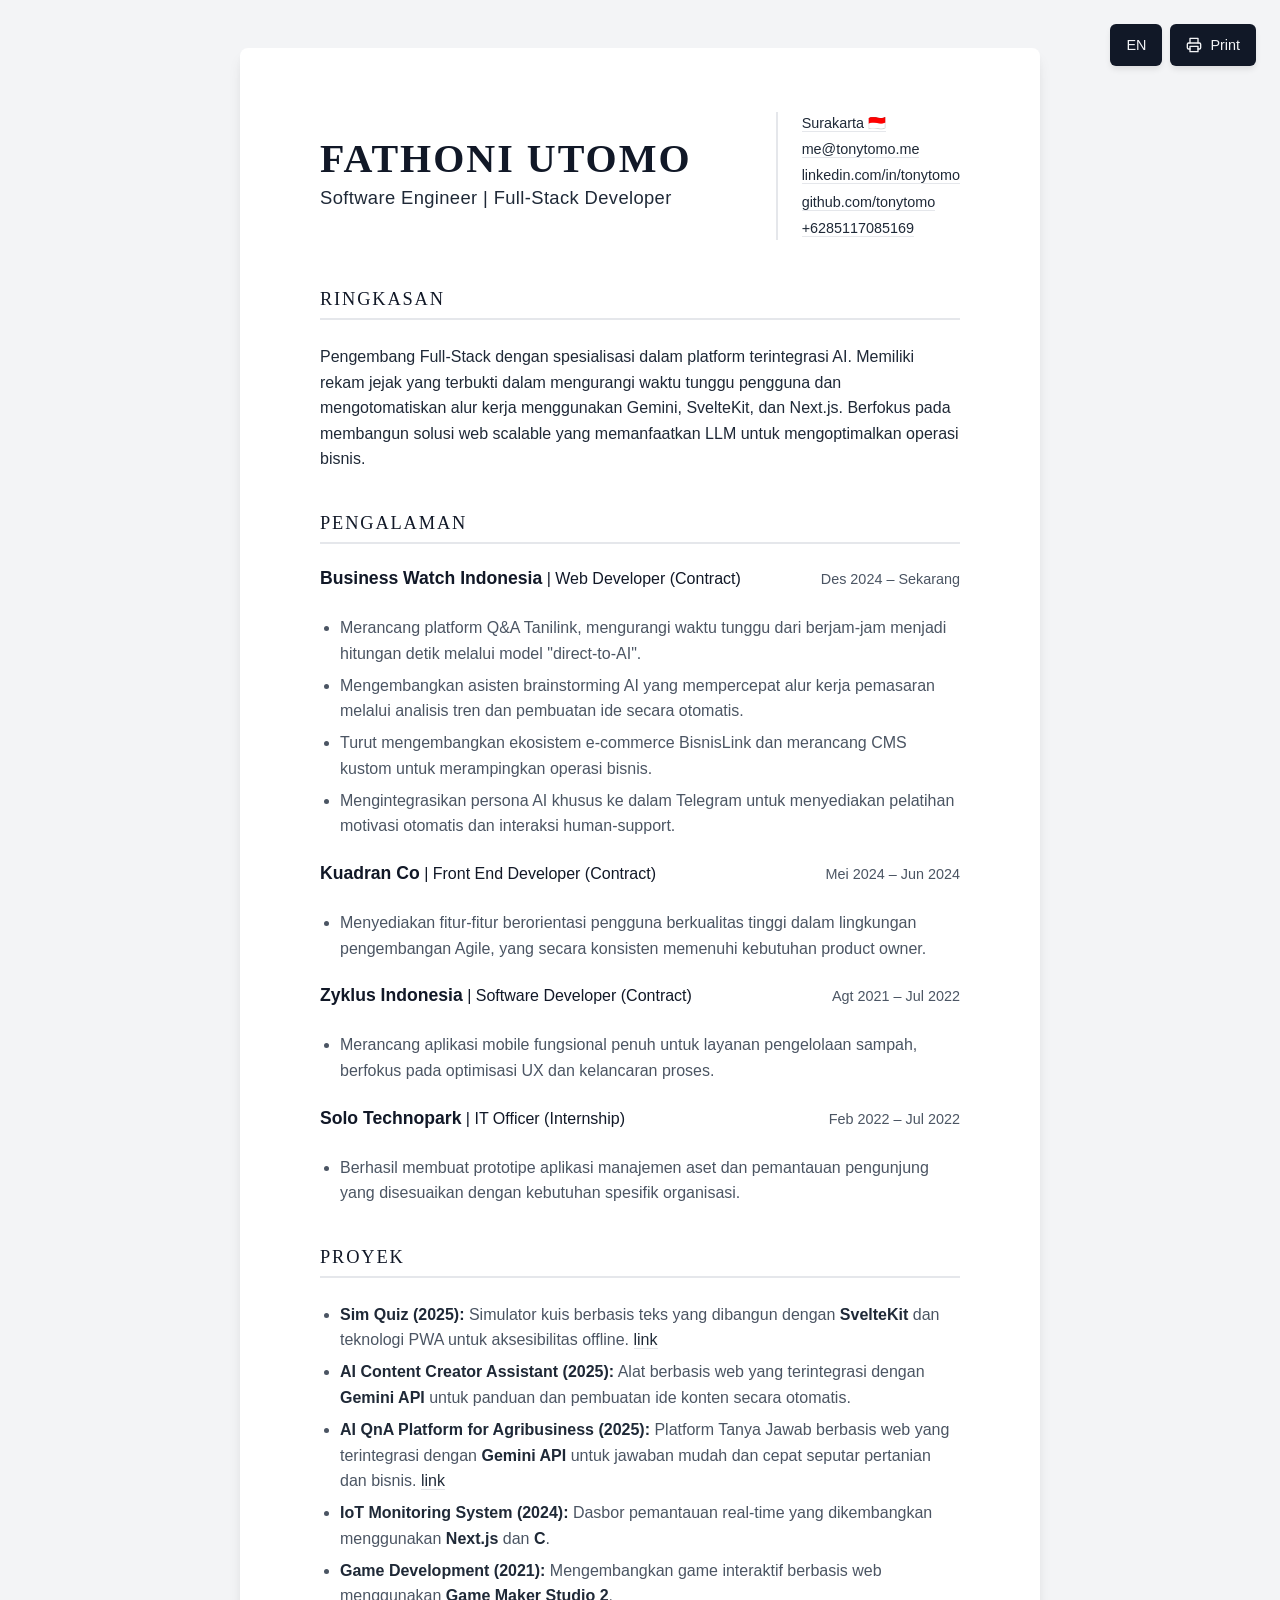
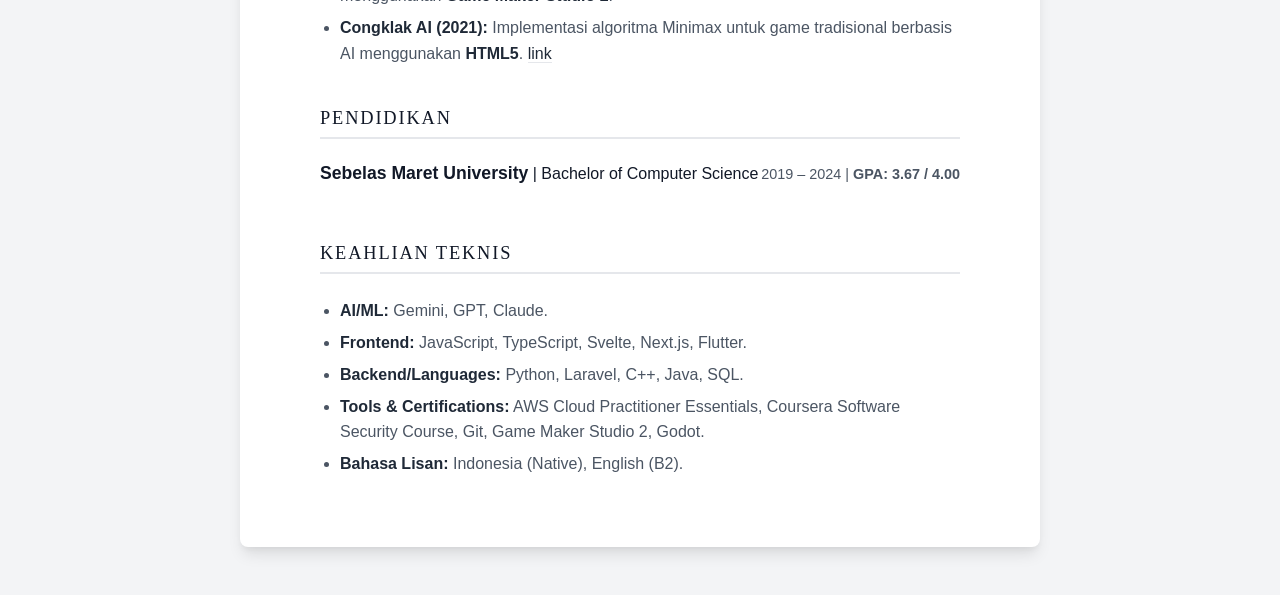
==== id.html @ e13a1f1e "feat: add Indonesian resume version and update navigation and styling" ====
<!doctype html>
<html lang="id">
  <head>
    <meta charset="UTF-8" />
    <meta name="viewport" content="width=device-width, initial-scale=1.0" />
    <title>Tony Tomo - Resume</title>

    <link
      href="https://api.fontshare.com/v2/css?f[]=satoshi@400&f[]=bevellier@500&display=swap"
      rel="stylesheet"
    />
    <link rel="stylesheet" href="style.css" />
  </head>
  <body>
    <div class="top-actions">
      <a href="index.html" class="action-btn" title="Switch to English">EN</a>
      <button onclick="window.print()" class="action-btn" title="Print Resume">
        <svg
          xmlns="http://www.w3.org/2000/svg"
          width="16"
          height="16"
          viewBox="0 0 24 24"
          fill="none"
          stroke="currentColor"
          stroke-width="2"
          stroke-linecap="round"
          stroke-linejoin="round"
        >
          <polyline points="6 9 6 2 18 2 18 9"></polyline>
          <path
            d="M6 18H4a2 2 0 0 1-2-2v-5a2 2 0 0 1 2-2h16a2 2 0 0 1 2 2v5a2 2 0 0 1-2 2h-2"
          ></path>
          <rect x="6" y="14" width="12" height="8"></rect>
        </svg>
        Print
      </button>
    </div>
    <main>
      <header class="resume-header">
        <div class="header-main">
          <h1>FATHONI UTOMO</h1>
          <h2>Software Engineer | Full-Stack Developer</h2>
        </div>
        <div class="header-contact">
          <ul>
            <li>
              <a href="https://maps.app.goo.gl/GVcRNX3egRrokQGV7">
                Surakarta 🇮🇩
              </a>
            </li>
            <li><a href="mailto:me@tonytomo.me">me@tonytomo.me</a></li>
            <li>
              <a href="https://linkedin.com/in/tonytomo">
                linkedin.com/in/tonytomo
              </a>
            </li>
            <li>
              <a href="https://github.com/tonytomo">github.com/tonytomo</a>
            </li>
            <li><a href="tel:+6285117085169">+6285117085169</a></li>
          </ul>
        </div>
      </header>

      <section>
        <h2>RINGKASAN</h2>
        <p>
          Pengembang Full-Stack dengan spesialisasi dalam platform terintegrasi AI. Memiliki rekam jejak yang terbukti dalam mengurangi waktu tunggu pengguna dan mengotomatiskan alur kerja menggunakan Gemini, SvelteKit, dan Next.js. Berfokus pada membangun solusi web scalable yang memanfaatkan LLM untuk mengoptimalkan operasi bisnis.
        </p>
      </section>

      <section>
        <h2>PENGALAMAN</h2>

        <article>
          <header>
            <h3>
              <strong>Business Watch Indonesia</strong> | Web Developer
              (Contract)
            </h3>
            <p><em>Des 2024 – Sekarang</em></p>
          </header>
          <ul>
            <li>
              Merancang platform Q&amp;A Tanilink, mengurangi waktu tunggu dari berjam-jam menjadi hitungan detik melalui model "direct-to-AI".
            </li>
            <li>
              Mengembangkan asisten brainstorming AI yang mempercepat alur kerja pemasaran melalui analisis tren dan pembuatan ide secara otomatis.
            </li>
            <li>
              Turut mengembangkan ekosistem e-commerce BisnisLink dan merancang CMS kustom untuk merampingkan operasi bisnis.
            </li>
            <li>
              Mengintegrasikan persona AI khusus ke dalam Telegram untuk menyediakan pelatihan motivasi otomatis dan interaksi human-support.
            </li>
          </ul>
        </article>

        <article>
          <header>
            <h3>
              <strong>Kuadran Co</strong> | Front End Developer (Contract)
            </h3>
            <p><em>Mei 2024 – Jun 2024</em></p>
          </header>
          <ul>
            <li>
              Menyediakan fitur-fitur berorientasi pengguna berkualitas tinggi dalam lingkungan pengembangan Agile, yang secara konsisten memenuhi kebutuhan product owner.
            </li>
          </ul>
        </article>

        <article>
          <header>
            <h3>
              <strong>Zyklus Indonesia</strong> | Software Developer (Contract)
            </h3>
            <p><em>Agt 2021 – Jul 2022</em></p>
          </header>
          <ul>
            <li>
              Merancang aplikasi mobile fungsional penuh untuk layanan pengelolaan sampah, berfokus pada optimisasi UX dan kelancaran proses.
            </li>
          </ul>
        </article>

        <article>
          <header>
            <h3><strong>Solo Technopark</strong> | IT Officer (Internship)</h3>
            <p><em>Feb 2022 – Jul 2022</em></p>
          </header>
          <ul>
            <li>
              Berhasil membuat prototipe aplikasi manajemen aset dan pemantauan pengunjung yang disesuaikan dengan kebutuhan spesifik organisasi.
            </li>
          </ul>
        </article>
      </section>

      <section>
        <h2>PROYEK</h2>
        <ul>
          <li>
            <strong>Sim Quiz (2025):</strong> Simulator kuis berbasis teks yang dibangun dengan <strong>SvelteKit</strong> dan teknologi PWA untuk aksesibilitas offline.
            <a href="https://simquiz.tonytomo.me">link</a>
          </li>
          <li>
            <strong>AI Content Creator Assistant (2025):</strong> Alat berbasis web yang terintegrasi dengan <strong>Gemini API</strong> untuk panduan dan pembuatan ide konten secara otomatis.
          </li>
          <li>
            <strong>AI QnA Platform for Agribusiness (2025): </strong>Platform Tanya Jawab berbasis web yang terintegrasi dengan
            <strong>Gemini API</strong> untuk jawaban mudah dan cepat seputar pertanian dan bisnis.
            <a href="https://tanya.tanilink.com">link</a>
          </li>
          <li>
            <strong>IoT Monitoring System (2024):</strong> Dasbor pemantauan real-time yang dikembangkan menggunakan <strong>Next.js</strong> dan
            <strong>C</strong>.
          </li>
          <li>
            <strong>Game Development (2021):</strong> Mengembangkan game interaktif berbasis web menggunakan <strong>Game Maker Studio 2</strong>.
          </li>
          <li>
            <strong>Congklak AI (2021):</strong> Implementasi algoritma Minimax untuk game tradisional berbasis AI menggunakan
            <strong>HTML5</strong>.
            <a href="https://github.tonytomo.me/mancala/">link</a>
          </li>
        </ul>
      </section>

      <section>
        <h2>PENDIDIKAN</h2>
        <article>
          <header>
            <h3>
              <strong>Sebelas Maret University</strong> | Bachelor of Computer
              Science
            </h3>
            <p><em>2019 – 2024</em> | <strong>GPA: 3.67 / 4.00</strong></p>
          </header>
        </article>
      </section>

      <section>
        <h2>KEAHLIAN TEKNIS</h2>
        <ul>
          <li><strong>AI/ML:</strong> Gemini, GPT, Claude.</li>
          <li>
            <strong>Frontend:</strong> JavaScript, TypeScript, Svelte, Next.js,
            Flutter.
          </li>
          <li>
            <strong>Backend/Languages:</strong> Python, Laravel, C++, Java, SQL.
          </li>
          <li>
            <strong>Tools &amp; Certifications:</strong> AWS Cloud Practitioner
            Essentials, Coursera Software Security Course, Git, Game Maker
            Studio 2, Godot.
          </li>
          <li>
            <strong>Bahasa Lisan:</strong> Indonesia (Native), English (B2).
          </li>
        </ul>
      </section>
    </main>
  </body>
</html>
---- style.css ----
* {
  margin: 0;
  padding: 0;
  box-sizing: border-box;
}

:root {
  --text-primary: #1f2937;
  --text-secondary: #4b5563;
  --bg-color: #f3f4f6;
  --white: #ffffff;
  --accent: #111827;
  --border-color: #e5e7eb;
}

@media (prefers-color-scheme: dark) {
  :root {
    --text-primary: #f3f4f6;
    --text-secondary: #9ca3af;
    --bg-color: #111827;
    --white: #1f2937;
    --accent: #f9fafb;
    --border-color: #374151;
  }
}

body {
  background-color: var(--bg-color);
  color: var(--text-primary);
  font-family: "Satoshi", sans-serif;
  line-height: 1.6;
  -webkit-font-smoothing: antialiased;
  transition:
    background-color 0.3s ease,
    color 0.3s ease;
}

main {
  background-color: var(--white);
  max-width: 50rem;
  margin: 3rem auto;
  padding: 4rem 5rem;
  box-shadow:
    0 10px 15px -3px rgba(0, 0, 0, 0.1),
    0 4px 6px -2px rgba(0, 0, 0, 0.05);
  border-radius: 8px;
  transition:
    background-color 0.3s ease,
    box-shadow 0.3s ease;
}

@media (max-width: 768px) {
  main {
    margin: 0;
    padding: 5rem 1.5rem 2rem 1.5rem;
    border-radius: 0;
    box-shadow: none;
  }
}

h1,
h2,
h3,
h4,
h5,
h6 {
  font-family: "Bevellier", serif;
  font-weight: 500;
  line-height: 1.2;
  color: var(--accent);
}

main > header {
  display: flex;
  justify-content: space-between;
  align-items: center;
  margin-bottom: 3rem;
  text-align: left;
}

.header-main {
  flex: 1;
}

main > header h1 {
  font-size: 2.5rem;
  letter-spacing: 0.05em;
  margin-bottom: 0.25rem;
  font-weight: 700;
}

main > header h2 {
  font-family: "Satoshi", sans-serif;
  font-size: 1.15rem;
  font-weight: 500;
  color: var(--text-primary);
  margin-bottom: 0.5rem;
  letter-spacing: 0.02em;
}

.header-contact {
  padding-left: 1.5rem;
  border-left: 2px solid var(--border-color);
  margin-left: 1.5rem;
}

.header-contact ul {
  list-style: none;
  padding-left: 0;
  margin: 0;
}

.header-contact ul li {
  margin-bottom: 0.2rem;
  font-size: 0.9rem;
  color: var(--text-secondary);
}

.header-contact ul li:last-child {
  margin-bottom: 0;
}

@media (max-width: 768px) {
  main > header {
    flex-direction: column;
    text-align: center;
  }
  .header-contact {
    margin-left: 0;
    padding-left: 0;
    border-left: none;
    margin-top: 1rem;
    padding-top: 1rem;
    border-top: 2px solid var(--border-color);
    width: 100%;
  }
  .header-contact ul li {
    display: inline-block;
    margin: 0 0.5rem;
  }
}

a {
  color: var(--text-primary);
  text-decoration: none;
  border-bottom: 1px solid var(--border-color);
  transition: border-color 0.2s ease;
}

a:hover {
  border-bottom: 1px solid var(--text-primary);
}

section {
  margin-bottom: 2.5rem;
}

section:last-child {
  margin-bottom: 0;
}

section h2 {
  font-size: 1.15rem;
  text-transform: uppercase;
  letter-spacing: 0.1em;
  margin-bottom: 1.5rem;
  padding-bottom: 0.5rem;
  border-bottom: 2px solid var(--border-color);
  color: var(--accent);
}

article {
  margin-bottom: 1.5rem;
}

article:last-child {
  margin-bottom: 0;
}

article header {
  display: flex;
  justify-content: space-between;
  align-items: baseline;
  margin-bottom: 0.5rem;
  flex-wrap: wrap;
  row-gap: 0.25rem;
}

article h3 {
  font-family: "Satoshi", sans-serif;
  font-size: 1rem;
  font-weight: 400;
}

article h3 strong {
  font-weight: 700;
  font-size: 1.1rem;
  color: var(--accent);
}

article header p {
  color: var(--text-secondary);
  font-size: 0.9rem;
}

article header p em {
  font-style: normal;
}

ul {
  padding-left: 1.25rem;
  color: var(--text-secondary);
}

ul li {
  margin-bottom: 0.4rem;
}

ul li strong {
  color: var(--text-primary);
  font-weight: 600;
}

p {
  margin-bottom: 1rem;
}

/* Print Styles - For "Save as PDF" */
@media print {
  :root {
    --text-primary: #000000;
    --text-secondary: #333333;
    --bg-color: #ffffff;
    --white: #ffffff;
    --accent: #000000;
    --border-color: #cccccc;
  }

  body {
    background-color: var(--white);
    font-size: 9.5pt;
    line-height: 1.35;
  }

  main {
    margin: 0;
    padding: 0;
    box-shadow: none;
    max-width: 100%;
  }

  main > header {
    display: flex;
    flex-direction: row;
    justify-content: space-between;
    align-items: center;
    margin-bottom: 1rem;
    text-align: left;
  }

  .header-contact {
    margin-left: 1rem;
    padding-left: 1rem;
    margin-top: 0;
    padding-top: 0;
    border-top: none;
    border-left: 1.5px solid var(--border-color);
    width: auto;
  }

  .header-contact ul {
    list-style: none;
    margin: 0;
    padding: 0;
  }

  .header-contact ul li {
    display: block;
    margin-bottom: 0.05rem;
    font-size: 0.8rem;
    line-height: 1.2;
  }

  main > header h1 {
    font-size: 1.5rem;
    margin-bottom: 0;
  }

  main > header h2 {
    font-size: 0.9rem;
    margin-bottom: 0.1rem;
  }

  section {
    margin-bottom: 0.75rem;
  }

  section h2 {
    font-size: 1rem;
    margin-bottom: 0.4rem;
    padding-bottom: 0.1rem;
    border-bottom-width: 1px;
  }

  article {
    page-break-inside: avoid;
    break-inside: avoid;
    margin-bottom: 0.5rem;
  }

  article header {
    margin-bottom: 0.15rem;
  }

  article h3 {
    font-size: 0.95pt; /* Wait, using pt here is confusing if it was rem outside */
    /* Let's keep it to rem matching body font size */
  }

  article h3 {
    font-size: 1rem;
  }

  article h3 strong {
    font-size: 1.05rem;
  }

  article header p {
    font-size: 0.85rem;
  }

  ul {
    padding-left: 1.25rem;
  }

  ul li {
    margin-bottom: 0.15rem;
  }

  p {
    margin-bottom: 0.2rem;
  }
}

a:hover {
  border-bottom: 1px solid var(--text-primary);
}

section {
  margin-bottom: 2.5rem;
}

section:last-child {
  margin-bottom: 0;
}

section h2 {
  font-size: 1.15rem;
  text-transform: uppercase;
  letter-spacing: 0.1em;
  margin-bottom: 1.5rem;
  padding-bottom: 0.5rem;
  border-bottom: 2px solid var(--border-color);
  color: var(--accent);
}

article {
  margin-bottom: 1.5rem;
}

article:last-child {
  margin-bottom: 0;
}

article header {
  display: flex;
  justify-content: space-between;
  align-items: baseline;
  margin-bottom: 0.5rem;
  flex-wrap: wrap;
  row-gap: 0.25rem;
}

article h3 {
  font-family: "Satoshi", sans-serif;
  font-size: 1rem;
  font-weight: 400;
}

article h3 strong {
  font-weight: 700;
  font-size: 1.1rem;
  color: var(--accent);
}

article header p {
  color: var(--text-secondary);
  font-size: 0.9rem;
}

article header p em {
  font-style: normal;
}

ul {
  padding-left: 1.25rem;
  color: var(--text-secondary);
}

ul li {
  margin-bottom: 0.4rem;
}

ul li strong {
  color: var(--text-primary);
  font-weight: 600;
}

p {
  margin-bottom: 1rem;
}

/* Print Styles - For "Save as PDF" */
@media print {
  :root {
    --text-primary: #000000;
    --text-secondary: #333333;
    --bg-color: #ffffff;
    --white: #ffffff;
    --accent: #000000;
    --border-color: #cccccc;
  }

  body {
    background-color: var(--white);
    font-size: 9.5pt;
    line-height: 1.35;
  }

  main {
    margin: 0;
    padding: 0;
    box-shadow: none;
    max-width: 100%;
  }

  main > header {
    display: flex;
    flex-direction: row;
    justify-content: space-between;
    align-items: center;
    margin-bottom: 1rem;
    text-align: left;
  }

  .header-contact {
    margin-left: 1rem;
    padding-left: 1rem;
    margin-top: 0;
    padding-top: 0;
    border-top: none;
    border-left: 1.5px solid var(--border-color);
    width: auto;
  }

  .header-contact ul {
    list-style: none;
    margin: 0;
    padding: 0;
  }

  .header-contact ul li {
    display: block;
    margin-bottom: 0.05rem;
    font-size: 0.8rem;
    line-height: 1.2;
  }

  main > header h1 {
    font-size: 1.5rem;
    margin-bottom: 0;
  }

  main > header h2 {
    font-size: 0.9rem;
    margin-bottom: 0.1rem;
  }

  section {
    margin-bottom: 0.75rem;
  }

  section h2 {
    font-size: 1rem;
    margin-bottom: 0.4rem;
    padding-bottom: 0.1rem;
    border-bottom-width: 1px;
  }

  article {
    page-break-inside: avoid;
    break-inside: avoid;
    margin-bottom: 0.5rem;
  }

  article header {
    margin-bottom: 0.15rem;
  }

  article h3 {
    font-size: 1rem;
  }

  article h3 strong {
    font-size: 1.05rem;
  }

  article header p {
    font-size: 0.85rem;
  }

  ul {
    padding-left: 1.25rem;
  }

  ul li {
    margin-bottom: 0.15rem;
  }

  p {
    margin-bottom: 0.2rem;
  }

  a {
    border-bottom: none;
    text-decoration: none;
    color: var(--text-primary);
  }

  section ul li a {
    display: none;
  }

  .top-actions {
    display: none !important;
  }
}

.top-actions {
  position: fixed;
  top: 1.5rem;
  right: 1.5rem;
  display: flex;
  gap: 0.5rem;
  z-index: 100;
}

.action-btn {
  display: flex;
  align-items: center;
  justify-content: center;
  gap: 0.5rem;
  padding: 0.6rem 1rem;
  background-color: var(--accent);
  color: var(--bg-color);
  border: none;
  border-radius: 6px;
  font-family: inherit;
  font-size: 0.9rem;
  font-weight: 500;
  cursor: pointer;
  box-shadow: 0 4px 6px -1px rgba(0, 0, 0, 0.1);
  transition:
    transform 0.2s ease,
    box-shadow 0.2s ease;
  text-decoration: none;
}

.action-btn:hover {
  transform: translateY(-2px);
  box-shadow: 0 6px 8px -1px rgba(0, 0, 0, 0.15);
  border-bottom: none;
}
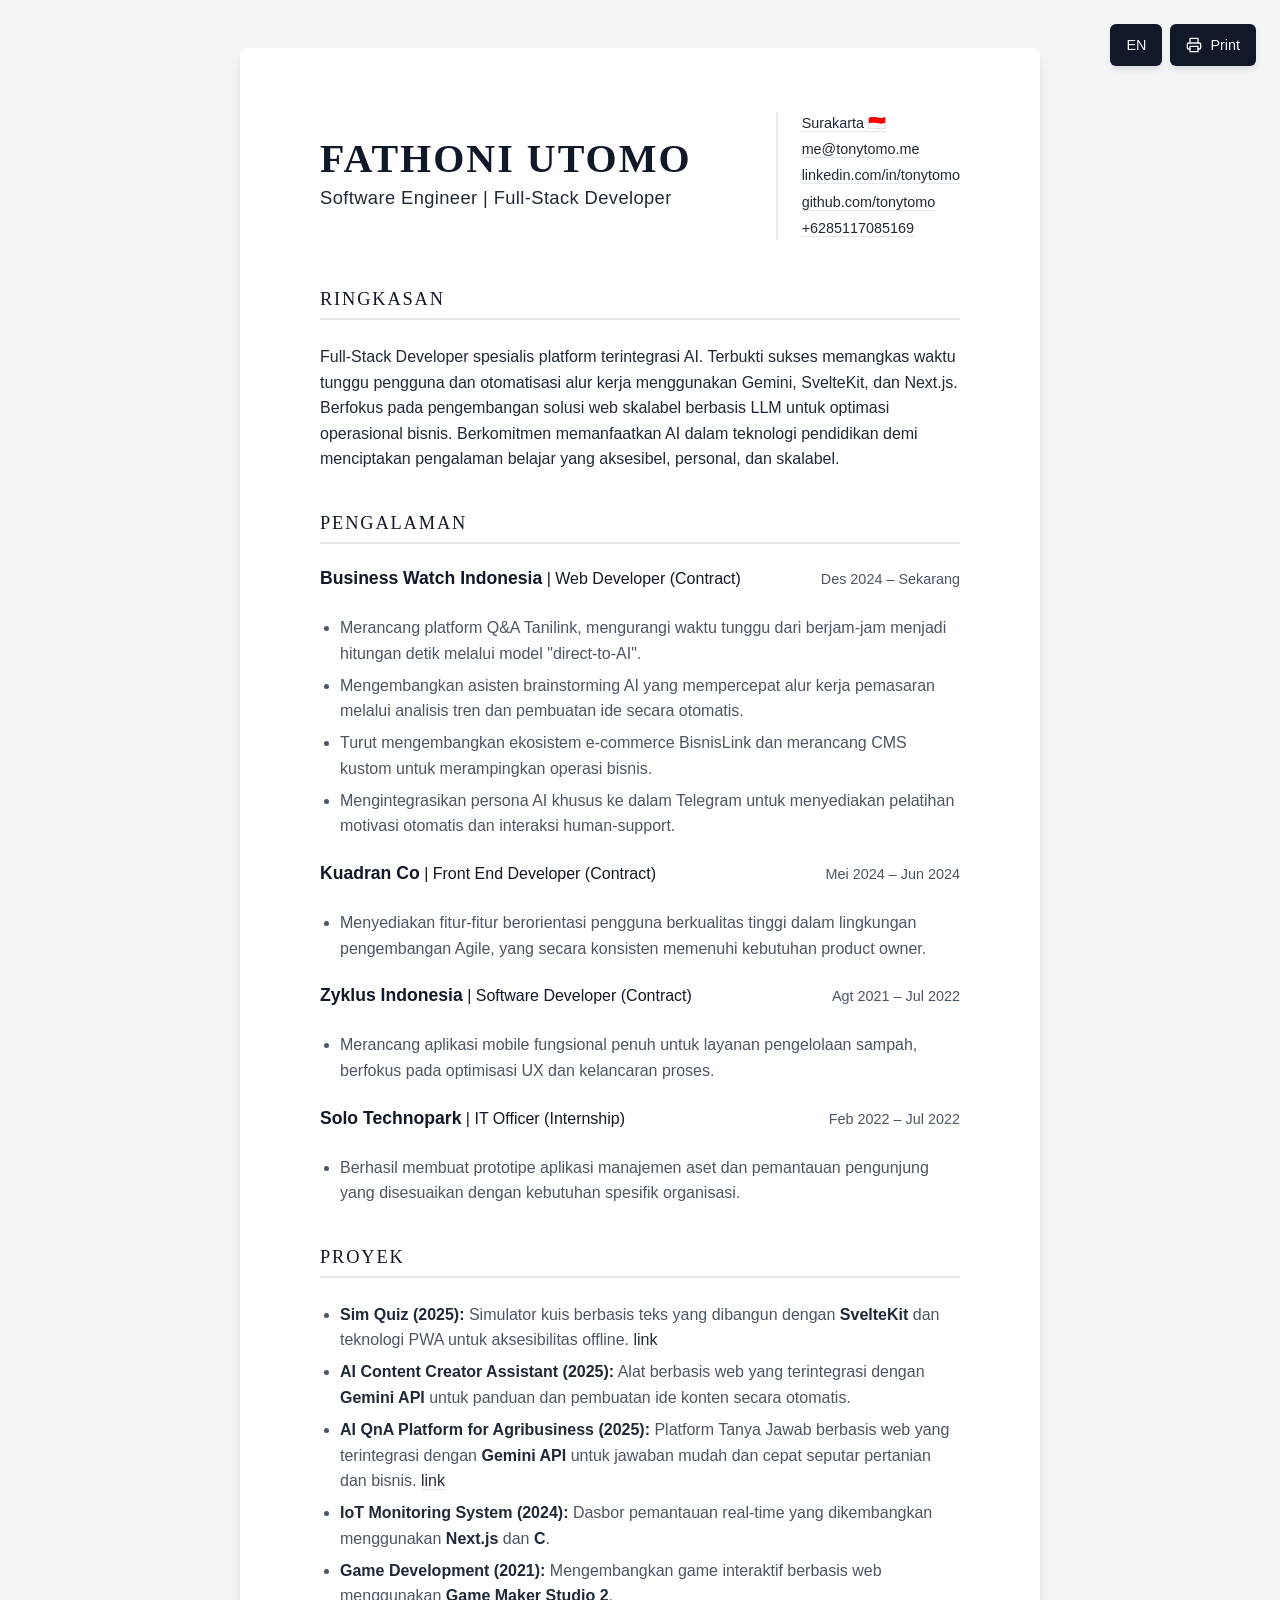
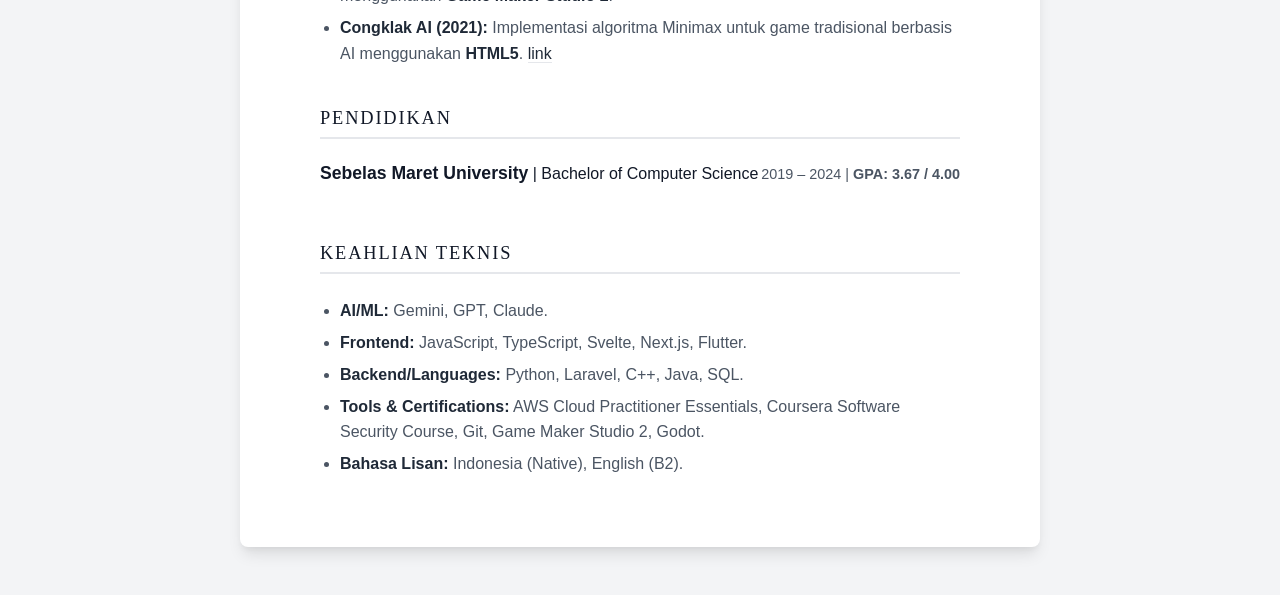
==== commit 8668ebf0: "docs: update professional summary and reformat project descriptions for readability" ====
--- a/id.html
+++ b/id.html
@@ -65,7 +65,12 @@
       <section>
         <h2>RINGKASAN</h2>
         <p>
-          Pengembang Full-Stack dengan spesialisasi dalam platform terintegrasi AI. Memiliki rekam jejak yang terbukti dalam mengurangi waktu tunggu pengguna dan mengotomatiskan alur kerja menggunakan Gemini, SvelteKit, dan Next.js. Berfokus pada membangun solusi web scalable yang memanfaatkan LLM untuk mengoptimalkan operasi bisnis.
+          Full-Stack Developer spesialis platform terintegrasi AI. Terbukti
+          sukses memangkas waktu tunggu pengguna dan otomatisasi alur kerja
+          menggunakan Gemini, SvelteKit, dan Next.js. Berfokus pada pengembangan
+          solusi web skalabel berbasis LLM untuk optimasi operasional bisnis.
+          Berkomitmen memanfaatkan AI dalam teknologi pendidikan demi
+          menciptakan pengalaman belajar yang aksesibel, personal, dan skalabel.
         </p>
       </section>
 
@@ -82,16 +87,21 @@
           </header>
           <ul>
             <li>
-              Merancang platform Q&amp;A Tanilink, mengurangi waktu tunggu dari berjam-jam menjadi hitungan detik melalui model "direct-to-AI".
-            </li>
-            <li>
-              Mengembangkan asisten brainstorming AI yang mempercepat alur kerja pemasaran melalui analisis tren dan pembuatan ide secara otomatis.
-            </li>
-            <li>
-              Turut mengembangkan ekosistem e-commerce BisnisLink dan merancang CMS kustom untuk merampingkan operasi bisnis.
-            </li>
-            <li>
-              Mengintegrasikan persona AI khusus ke dalam Telegram untuk menyediakan pelatihan motivasi otomatis dan interaksi human-support.
+              Merancang platform Q&amp;A Tanilink, mengurangi waktu tunggu dari
+              berjam-jam menjadi hitungan detik melalui model "direct-to-AI".
+            </li>
+            <li>
+              Mengembangkan asisten brainstorming AI yang mempercepat alur kerja
+              pemasaran melalui analisis tren dan pembuatan ide secara otomatis.
+            </li>
+            <li>
+              Turut mengembangkan ekosistem e-commerce BisnisLink dan merancang
+              CMS kustom untuk merampingkan operasi bisnis.
+            </li>
+            <li>
+              Mengintegrasikan persona AI khusus ke dalam Telegram untuk
+              menyediakan pelatihan motivasi otomatis dan interaksi
+              human-support.
             </li>
           </ul>
         </article>
@@ -105,7 +115,9 @@
           </header>
           <ul>
             <li>
-              Menyediakan fitur-fitur berorientasi pengguna berkualitas tinggi dalam lingkungan pengembangan Agile, yang secara konsisten memenuhi kebutuhan product owner.
+              Menyediakan fitur-fitur berorientasi pengguna berkualitas tinggi
+              dalam lingkungan pengembangan Agile, yang secara konsisten
+              memenuhi kebutuhan product owner.
             </li>
           </ul>
         </article>
@@ -119,7 +131,9 @@
           </header>
           <ul>
             <li>
-              Merancang aplikasi mobile fungsional penuh untuk layanan pengelolaan sampah, berfokus pada optimisasi UX dan kelancaran proses.
+              Merancang aplikasi mobile fungsional penuh untuk layanan
+              pengelolaan sampah, berfokus pada optimisasi UX dan kelancaran
+              proses.
             </li>
           </ul>
         </article>
@@ -131,7 +145,8 @@
           </header>
           <ul>
             <li>
-              Berhasil membuat prototipe aplikasi manajemen aset dan pemantauan pengunjung yang disesuaikan dengan kebutuhan spesifik organisasi.
+              Berhasil membuat prototipe aplikasi manajemen aset dan pemantauan
+              pengunjung yang disesuaikan dengan kebutuhan spesifik organisasi.
             </li>
           </ul>
         </article>
@@ -141,26 +156,36 @@
         <h2>PROYEK</h2>
         <ul>
           <li>
-            <strong>Sim Quiz (2025):</strong> Simulator kuis berbasis teks yang dibangun dengan <strong>SvelteKit</strong> dan teknologi PWA untuk aksesibilitas offline.
+            <strong>Sim Quiz (2025):</strong> Simulator kuis berbasis teks yang
+            dibangun dengan <strong>SvelteKit</strong> dan teknologi PWA untuk
+            aksesibilitas offline.
             <a href="https://simquiz.tonytomo.me">link</a>
           </li>
           <li>
-            <strong>AI Content Creator Assistant (2025):</strong> Alat berbasis web yang terintegrasi dengan <strong>Gemini API</strong> untuk panduan dan pembuatan ide konten secara otomatis.
-          </li>
-          <li>
-            <strong>AI QnA Platform for Agribusiness (2025): </strong>Platform Tanya Jawab berbasis web yang terintegrasi dengan
-            <strong>Gemini API</strong> untuk jawaban mudah dan cepat seputar pertanian dan bisnis.
+            <strong>AI Content Creator Assistant (2025):</strong> Alat berbasis
+            web yang terintegrasi dengan <strong>Gemini API</strong> untuk
+            panduan dan pembuatan ide konten secara otomatis.
+          </li>
+          <li>
+            <strong>AI QnA Platform for Agribusiness (2025): </strong>Platform
+            Tanya Jawab berbasis web yang terintegrasi dengan
+            <strong>Gemini API</strong> untuk jawaban mudah dan cepat seputar
+            pertanian dan bisnis.
             <a href="https://tanya.tanilink.com">link</a>
           </li>
           <li>
-            <strong>IoT Monitoring System (2024):</strong> Dasbor pemantauan real-time yang dikembangkan menggunakan <strong>Next.js</strong> dan
+            <strong>IoT Monitoring System (2024):</strong> Dasbor pemantauan
+            real-time yang dikembangkan menggunakan <strong>Next.js</strong> dan
             <strong>C</strong>.
           </li>
           <li>
-            <strong>Game Development (2021):</strong> Mengembangkan game interaktif berbasis web menggunakan <strong>Game Maker Studio 2</strong>.
-          </li>
-          <li>
-            <strong>Congklak AI (2021):</strong> Implementasi algoritma Minimax untuk game tradisional berbasis AI menggunakan
+            <strong>Game Development (2021):</strong> Mengembangkan game
+            interaktif berbasis web menggunakan
+            <strong>Game Maker Studio 2</strong>.
+          </li>
+          <li>
+            <strong>Congklak AI (2021):</strong> Implementasi algoritma Minimax
+            untuk game tradisional berbasis AI menggunakan
             <strong>HTML5</strong>.
             <a href="https://github.tonytomo.me/mancala/">link</a>
           </li>
